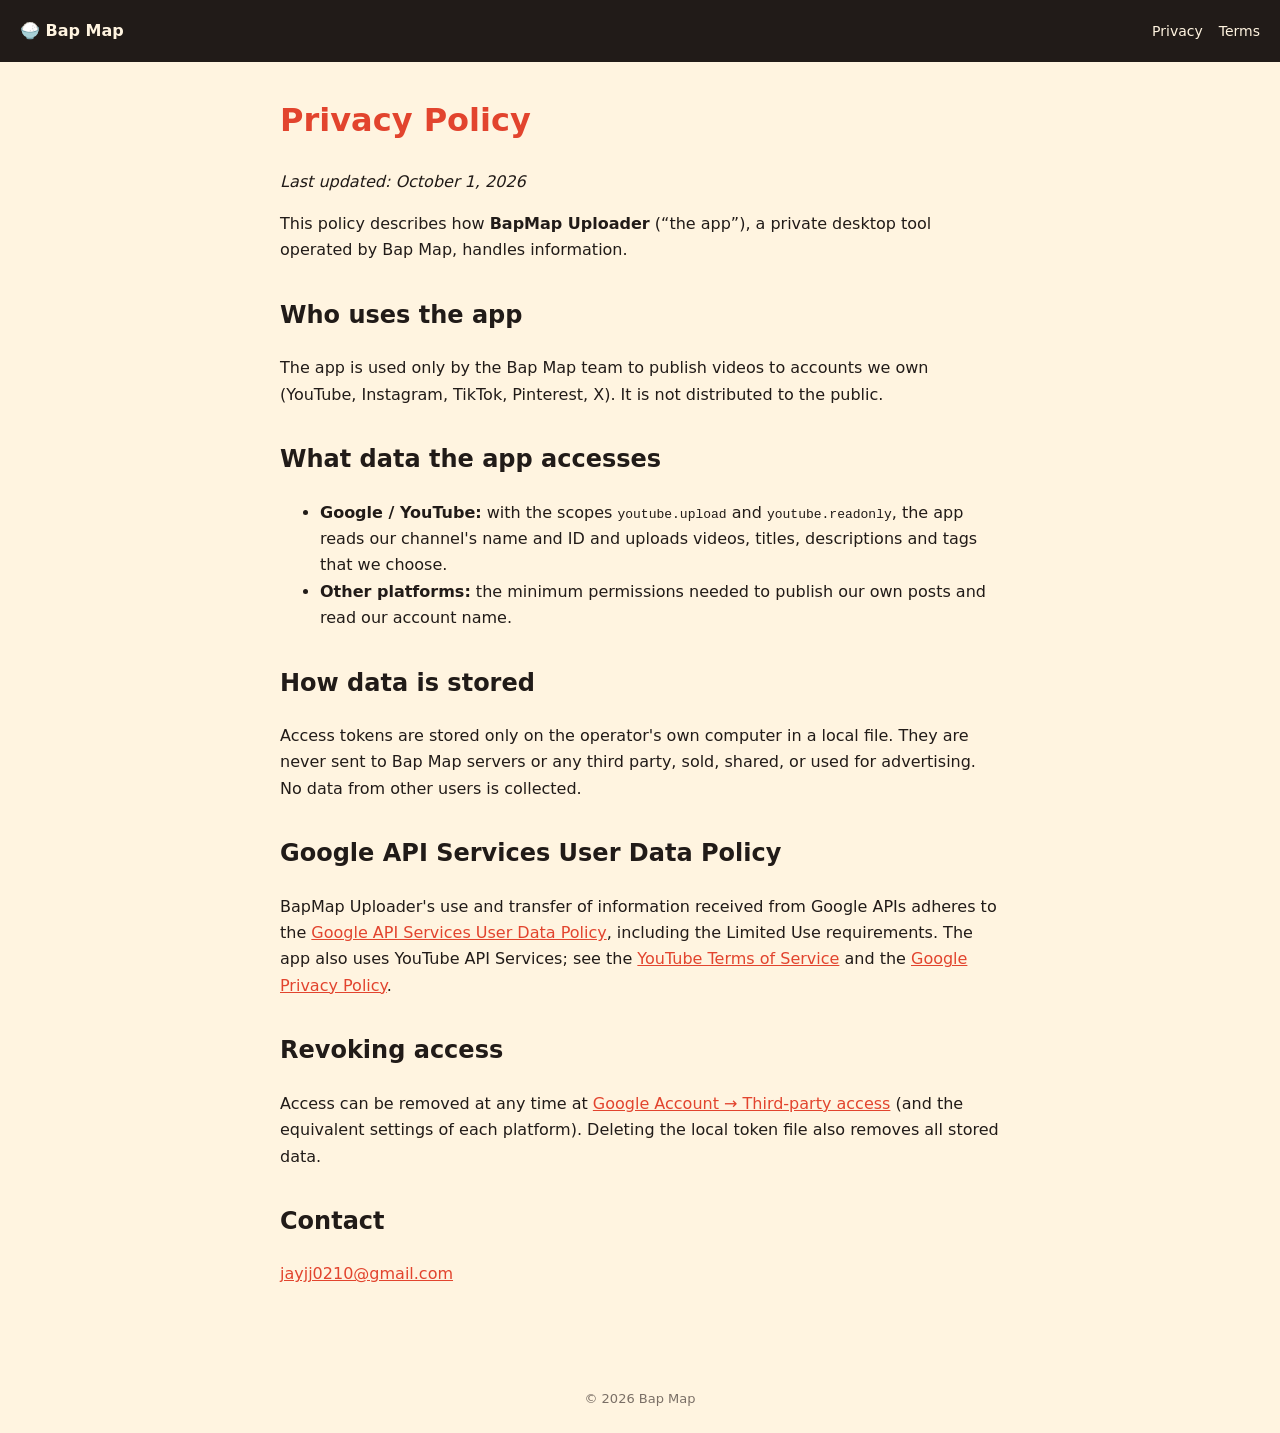
==== privacy.html @ 2d738415 "Add files via upload" ====
<!doctype html><html lang="en"><head><meta charset="utf-8"><meta name="viewport" content="width=device-width,initial-scale=1">
<title>Privacy Policy — BapMap Uploader</title><link rel="stylesheet" href="style.css"></head><body>
<header><a href="./">🍚 Bap Map</a><nav><a href="privacy.html">Privacy</a><a href="terms.html">Terms</a></nav></header>
<main>
<h1>Privacy Policy</h1><p><i>Last updated: October 1, 2026</i></p>
<p>This policy describes how <b>BapMap Uploader</b> (“the app”), a private desktop tool operated by Bap Map, handles information.</p>
<h2>Who uses the app</h2>
<p>The app is used only by the Bap Map team to publish videos to accounts we own (YouTube, Instagram, TikTok, Pinterest, X). It is not distributed to the public.</p>
<h2>What data the app accesses</h2>
<ul>
<li><b>Google / YouTube:</b> with the scopes <code>youtube.upload</code> and <code>youtube.readonly</code>, the app reads our channel's name and ID and uploads videos, titles, descriptions and tags that we choose.</li>
<li><b>Other platforms:</b> the minimum permissions needed to publish our own posts and read our account name.</li>
</ul>
<h2>How data is stored</h2>
<p>Access tokens are stored only on the operator's own computer in a local file. They are never sent to Bap Map servers or any third party, sold, shared, or used for advertising. No data from other users is collected.</p>
<h2>Google API Services User Data Policy</h2>
<p>BapMap Uploader's use and transfer of information received from Google APIs adheres to the <a href="https://developers.google.com/terms/api-services-user-data-policy">Google API Services User Data Policy</a>, including the Limited Use requirements. The app also uses YouTube API Services; see the <a href="https://www.youtube.com/t/terms">YouTube Terms of Service</a> and the <a href="https://policies.google.com/privacy">Google Privacy Policy</a>.</p>
<h2>Revoking access</h2>
<p>Access can be removed at any time at <a href="https://myaccount.google.com/permissions">Google Account → Third-party access</a> (and the equivalent settings of each platform). Deleting the local token file also removes all stored data.</p>
<h2>Contact</h2><p><a href="mailto:jayjj0210@gmail.com">jayjj0210@gmail.com</a></p>
</main><footer>© 2026 Bap Map</footer></body></html>
---- style.css ----
:root{--red:#E2442E;--cream:#FFF4E0;--ink:#211B18;--yel:#FFD666}
*{box-sizing:border-box}body{margin:0;font-family:Poppins,"Malgun Gothic",system-ui,sans-serif;background:var(--cream);color:var(--ink);line-height:1.65}
header{background:var(--ink);color:var(--cream);padding:18px 20px}header a{color:var(--cream);text-decoration:none;font-weight:700}
nav{float:right}nav a{margin-left:16px;font-weight:400;font-size:14px}
main{max-width:760px;margin:0 auto;padding:32px 20px 60px}h1{color:var(--red);margin-top:0}h2{margin-top:32px}
.card{background:#fff;border-radius:14px;padding:20px;margin:18px 0;border:1px solid #eadcc4}
a{color:var(--red)}footer{text-align:center;font-size:13px;color:#7a6f66;padding:24px}
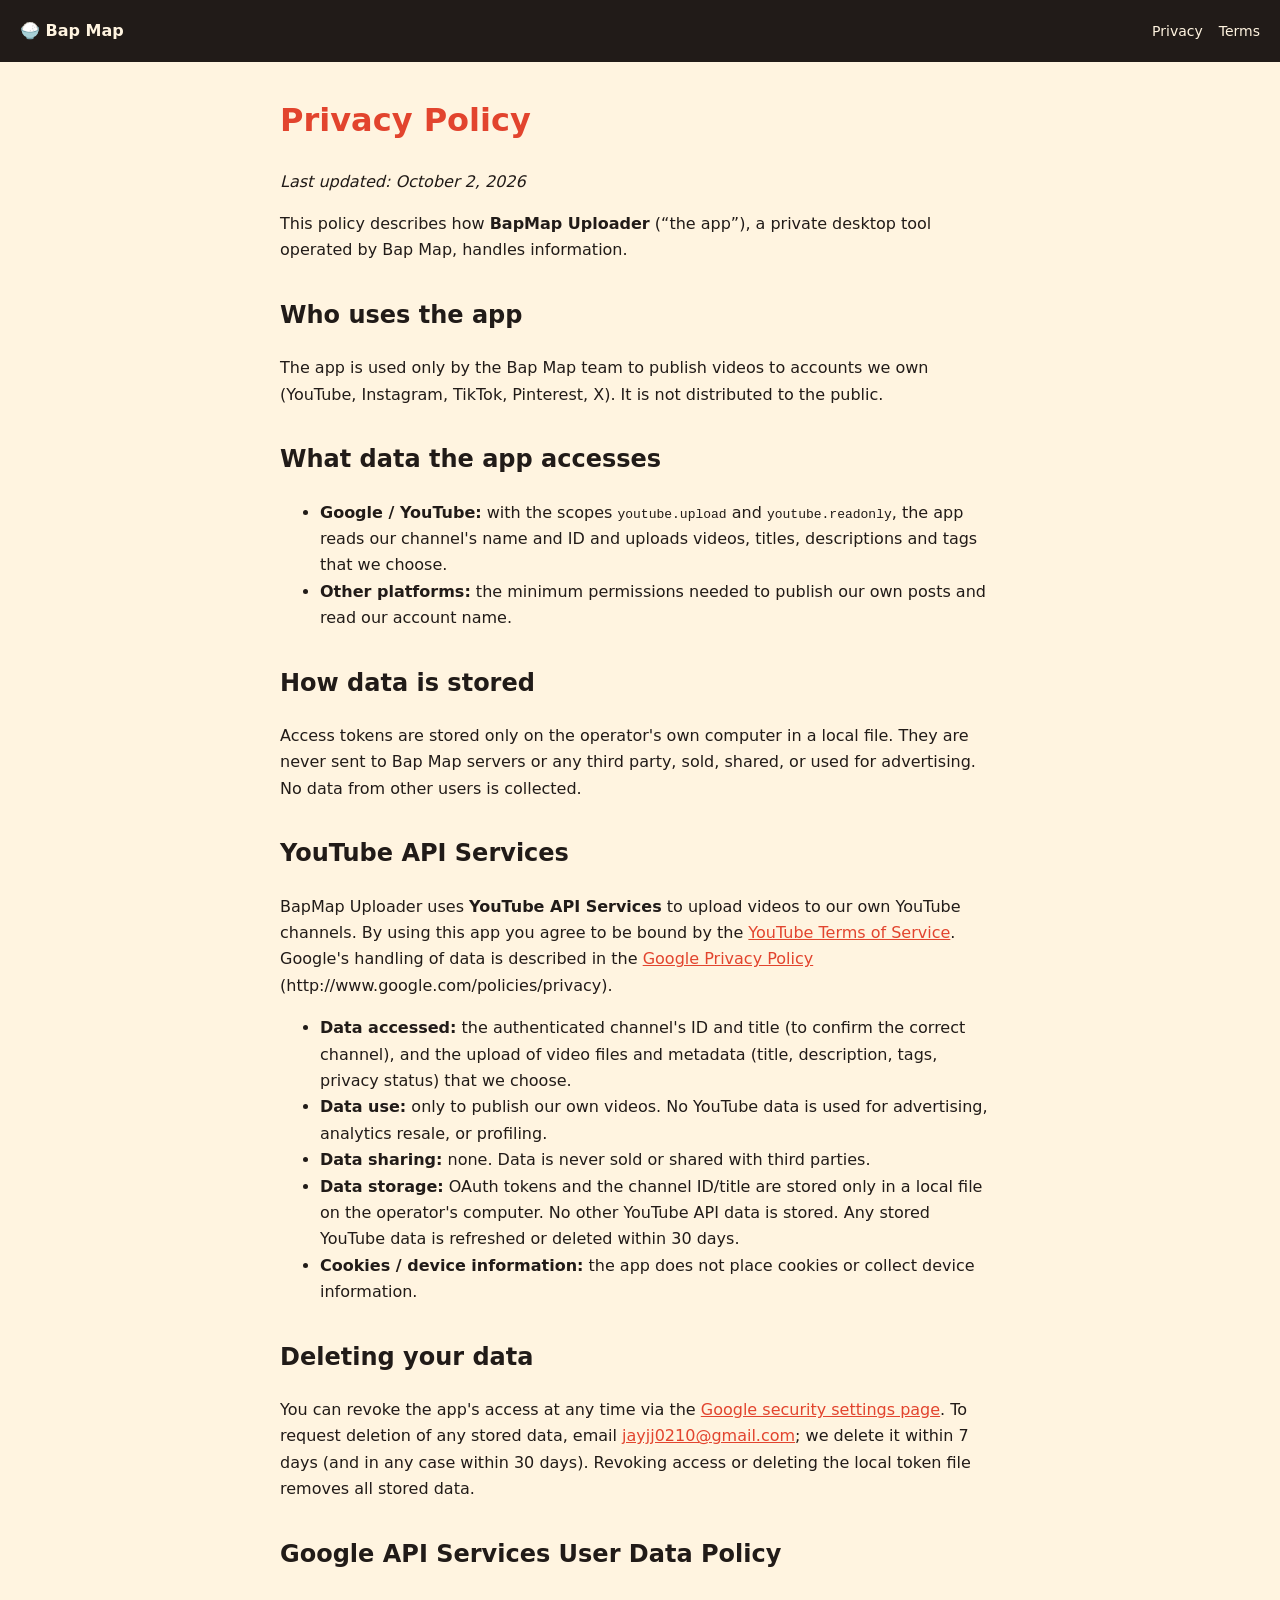
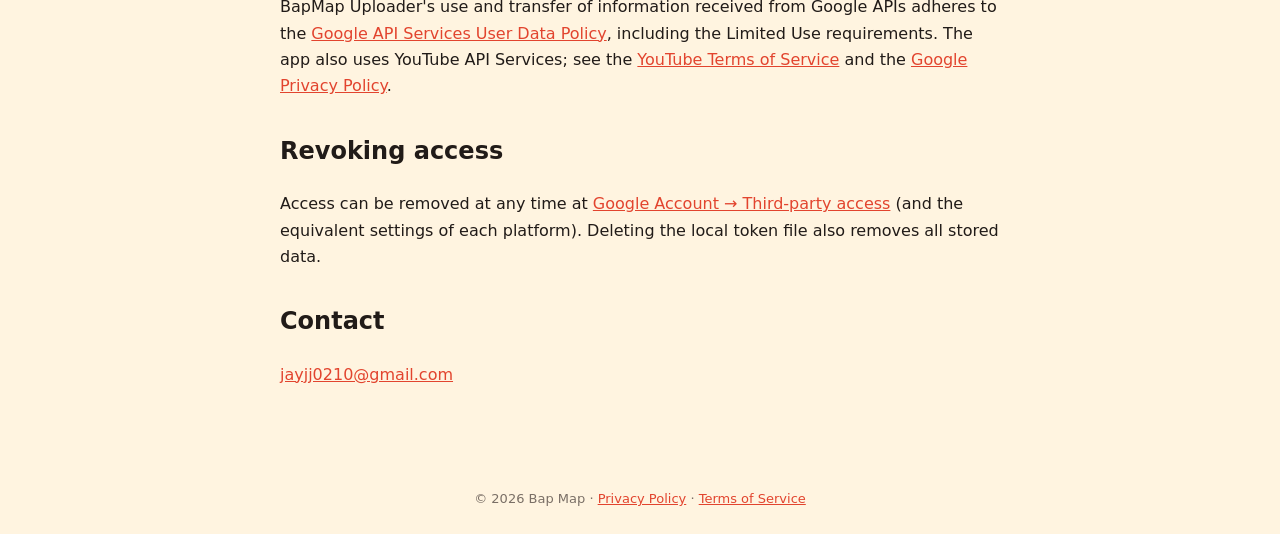
==== commit e75ad122: "Add files via upload" ====
--- a/privacy.html
+++ b/privacy.html
@@ -2,7 +2,7 @@
 <title>Privacy Policy — BapMap Uploader</title><link rel="stylesheet" href="style.css"></head><body>
 <header><a href="./">🍚 Bap Map</a><nav><a href="privacy.html">Privacy</a><a href="terms.html">Terms</a></nav></header>
 <main>
-<h1>Privacy Policy</h1><p><i>Last updated: October 1, 2026</i></p>
+<h1>Privacy Policy</h1><p><i>Last updated: October 2, 2026</i></p>
 <p>This policy describes how <b>BapMap Uploader</b> (“the app”), a private desktop tool operated by Bap Map, handles information.</p>
 <h2>Who uses the app</h2>
 <p>The app is used only by the Bap Map team to publish videos to accounts we own (YouTube, Instagram, TikTok, Pinterest, X). It is not distributed to the public.</p>
@@ -13,9 +13,20 @@
 </ul>
 <h2>How data is stored</h2>
 <p>Access tokens are stored only on the operator's own computer in a local file. They are never sent to Bap Map servers or any third party, sold, shared, or used for advertising. No data from other users is collected.</p>
+<h2>YouTube API Services</h2>
+<p>BapMap Uploader uses <b>YouTube API Services</b> to upload videos to our own YouTube channels. By using this app you agree to be bound by the <a href="https://www.youtube.com/t/terms">YouTube Terms of Service</a>. Google's handling of data is described in the <a href="https://policies.google.com/privacy">Google Privacy Policy</a> (http://www.google.com/policies/privacy).</p>
+<ul>
+<li><b>Data accessed:</b> the authenticated channel's ID and title (to confirm the correct channel), and the upload of video files and metadata (title, description, tags, privacy status) that we choose.</li>
+<li><b>Data use:</b> only to publish our own videos. No YouTube data is used for advertising, analytics resale, or profiling.</li>
+<li><b>Data sharing:</b> none. Data is never sold or shared with third parties.</li>
+<li><b>Data storage:</b> OAuth tokens and the channel ID/title are stored only in a local file on the operator's computer. No other YouTube API data is stored. Any stored YouTube data is refreshed or deleted within 30 days.</li>
+<li><b>Cookies / device information:</b> the app does not place cookies or collect device information.</li>
+</ul>
+<h2>Deleting your data</h2>
+<p>You can revoke the app's access at any time via the <a href="https://security.google.com/settings/security/permissions">Google security settings page</a>. To request deletion of any stored data, email <a href="mailto:jayjj0210@gmail.com">jayjj0210@gmail.com</a>; we delete it within 7 days (and in any case within 30 days). Revoking access or deleting the local token file removes all stored data.</p>
 <h2>Google API Services User Data Policy</h2>
 <p>BapMap Uploader's use and transfer of information received from Google APIs adheres to the <a href="https://developers.google.com/terms/api-services-user-data-policy">Google API Services User Data Policy</a>, including the Limited Use requirements. The app also uses YouTube API Services; see the <a href="https://www.youtube.com/t/terms">YouTube Terms of Service</a> and the <a href="https://policies.google.com/privacy">Google Privacy Policy</a>.</p>
 <h2>Revoking access</h2>
 <p>Access can be removed at any time at <a href="https://myaccount.google.com/permissions">Google Account → Third-party access</a> (and the equivalent settings of each platform). Deleting the local token file also removes all stored data.</p>
 <h2>Contact</h2><p><a href="mailto:jayjj0210@gmail.com">jayjj0210@gmail.com</a></p>
-</main><footer>© 2026 Bap Map</footer></body></html>
+</main><footer>© 2026 Bap Map · <a href="privacy.html">Privacy Policy</a> · <a href="terms.html">Terms of Service</a></footer></body></html>
